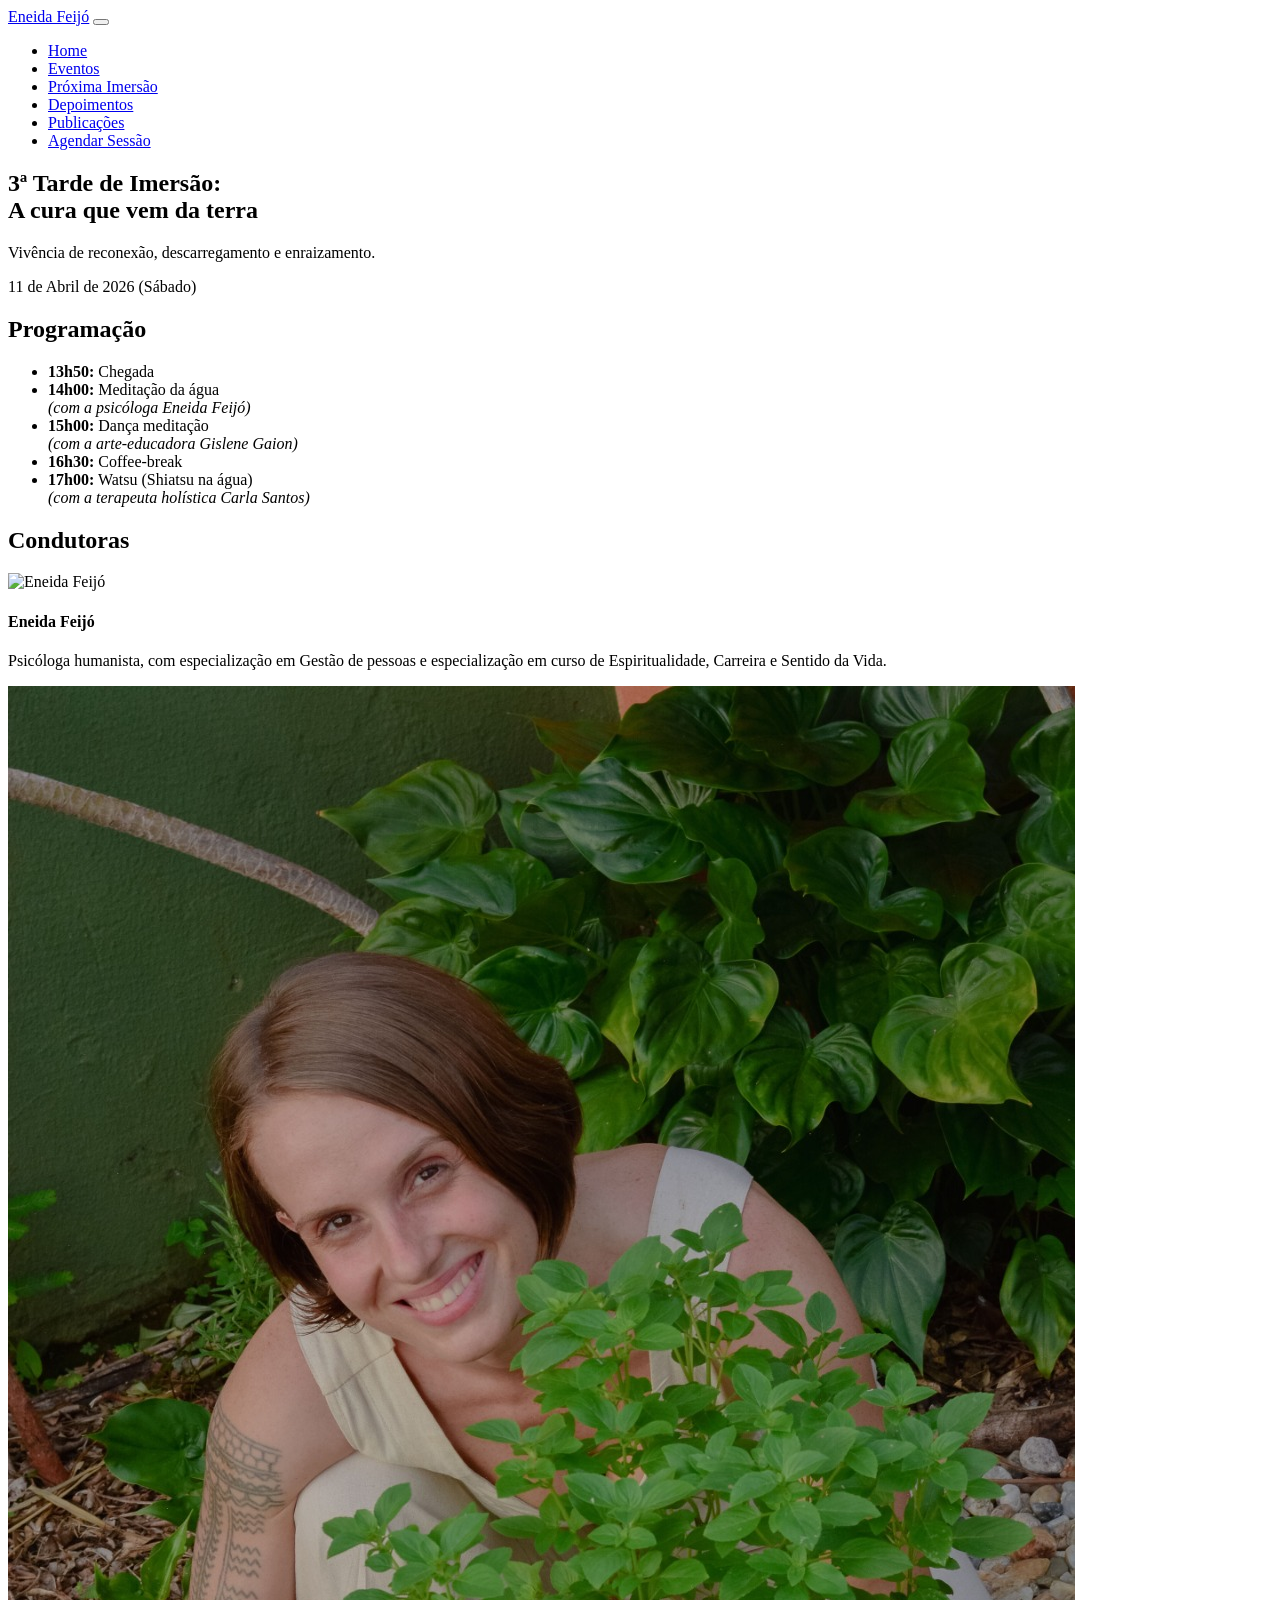
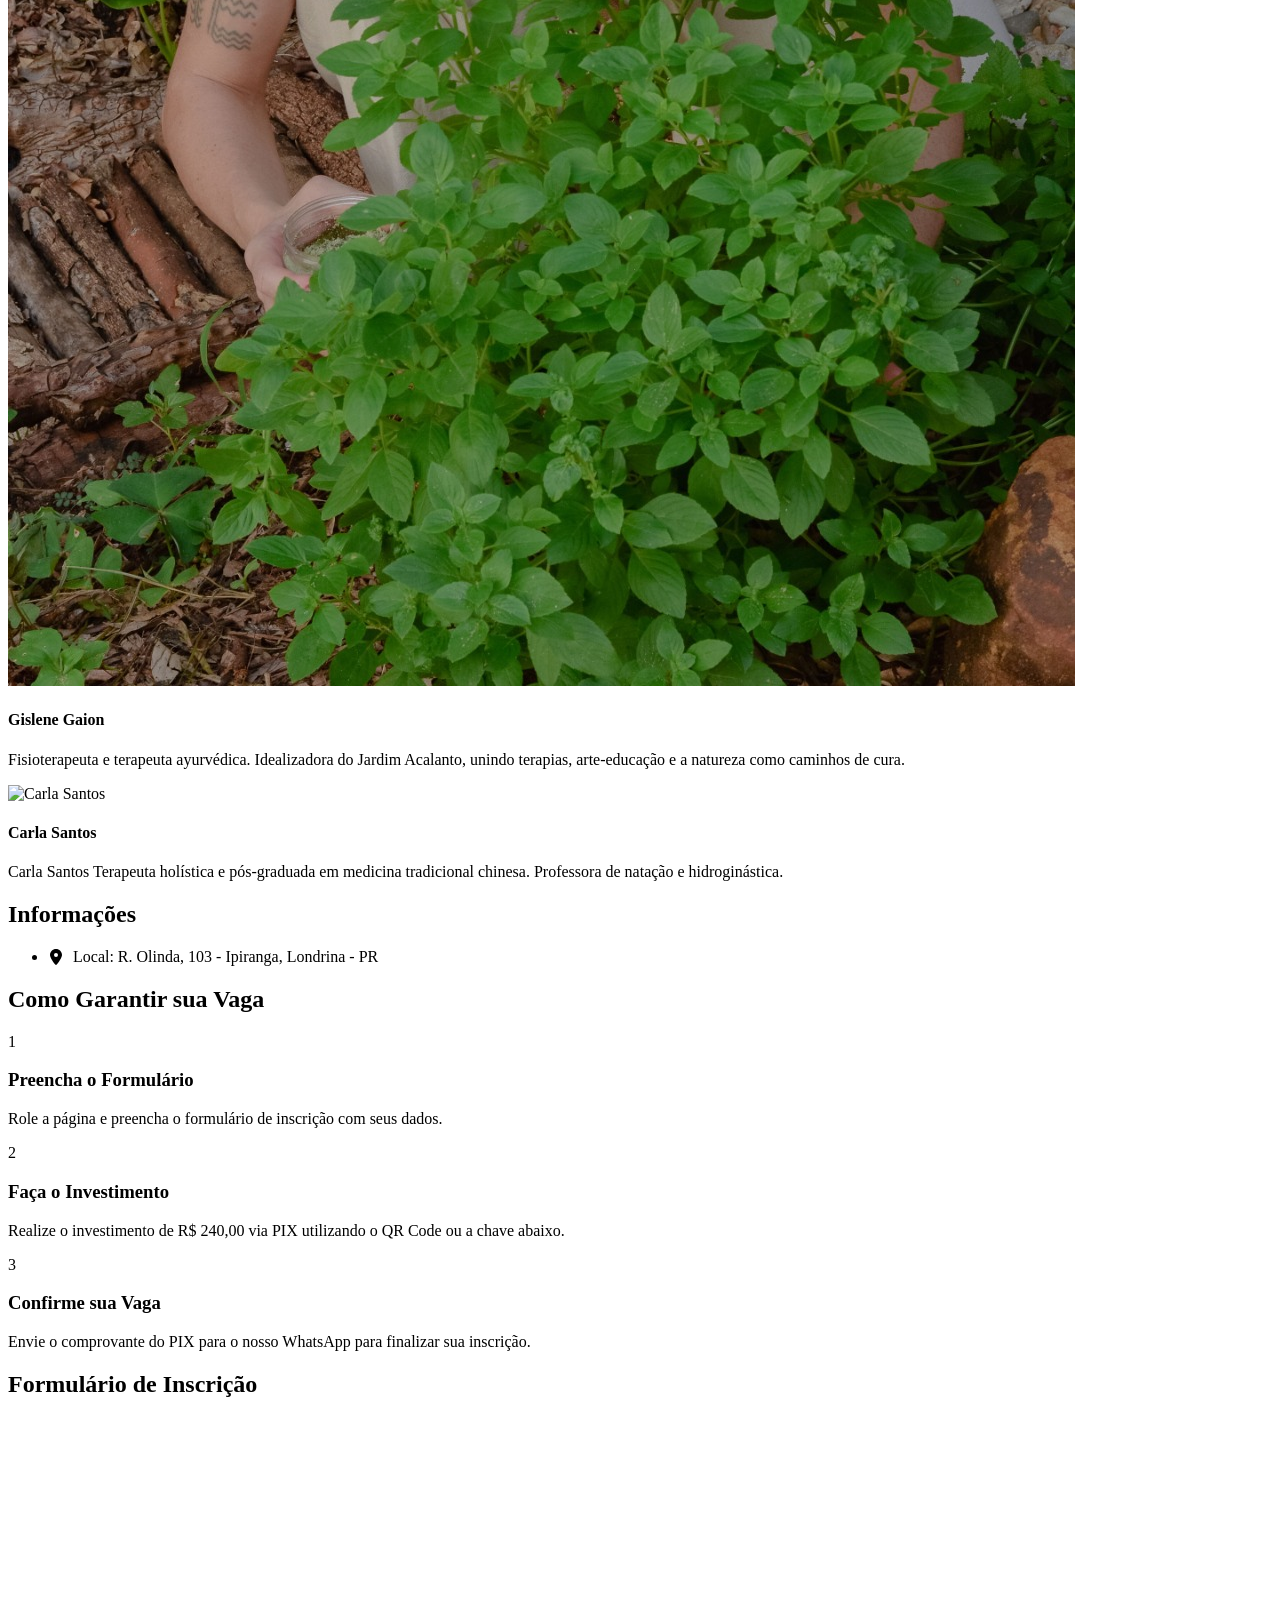
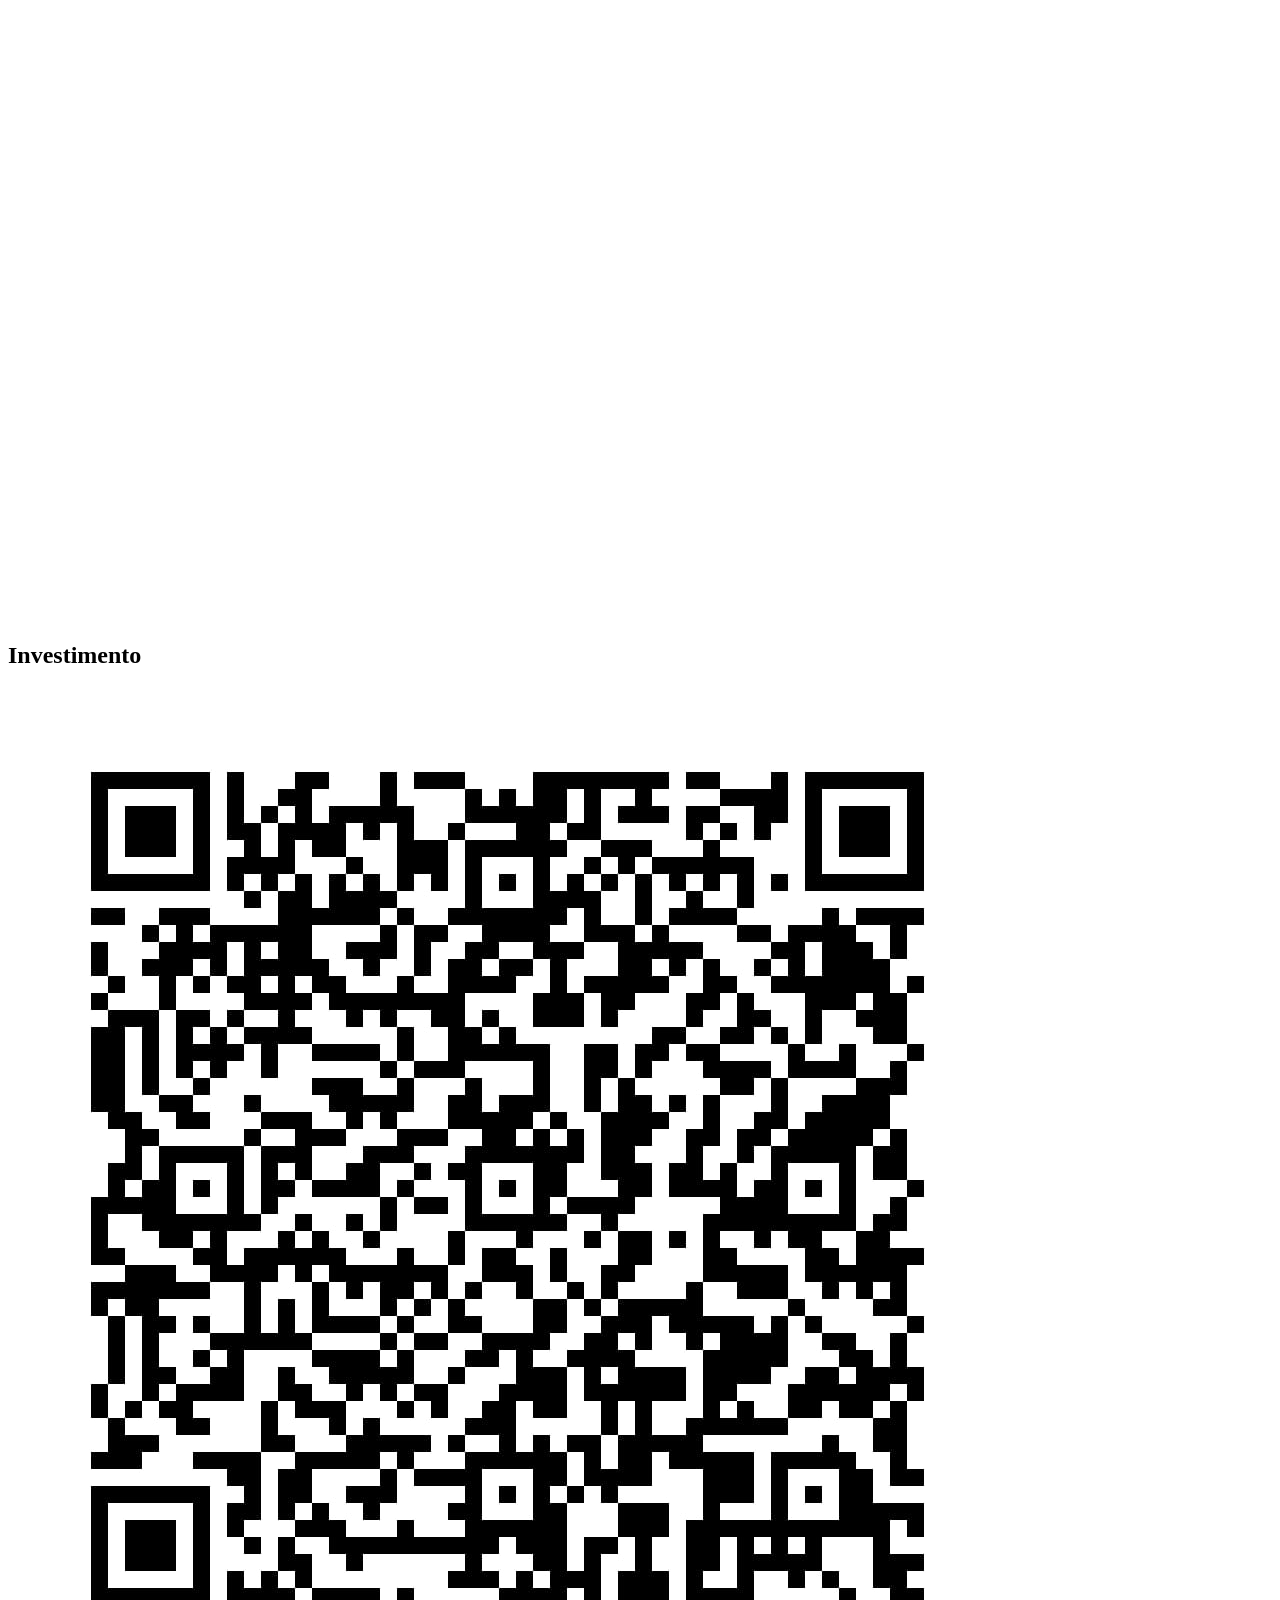
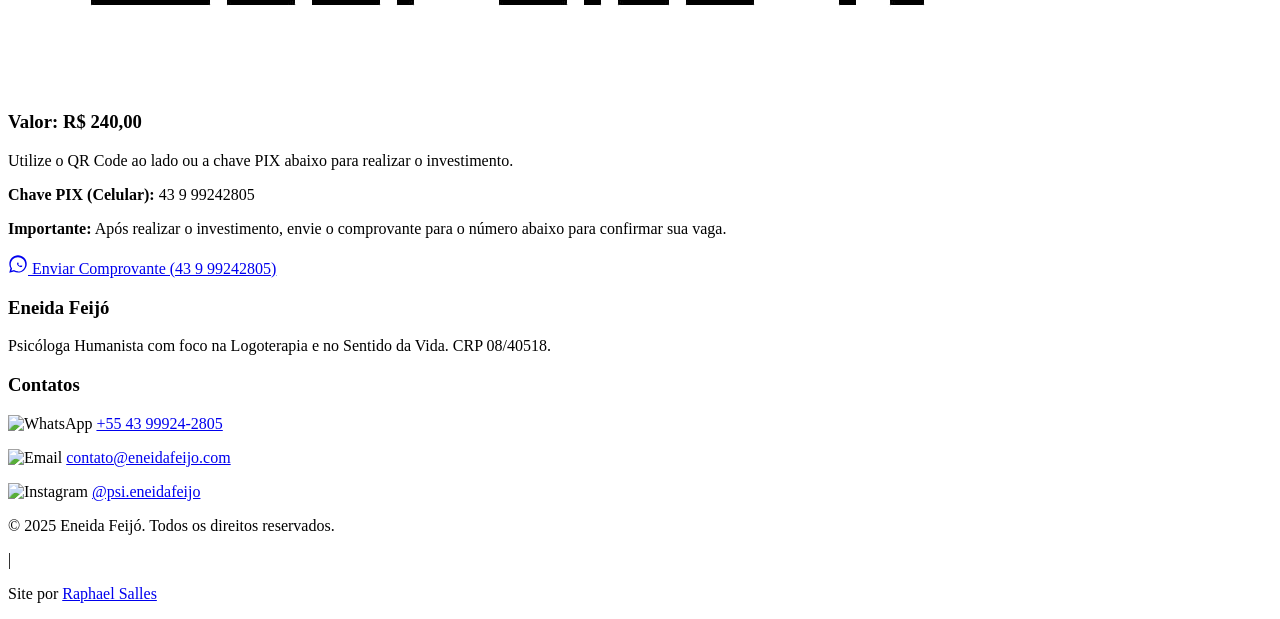
==== tardedeimersao3/index.html @ ab75a8f6 "Preparando terceira imersão: atualizei fotos, data, titulo e subtitulo, forms, banner e event-card" ====
<!DOCTYPE html>
<html lang="pt-br">

<head>
    <meta charset="UTF-8">
    <meta name="viewport" content="width=device-width, initial-scale=1.0">
    <title>2ª Tarde de Imersão: Somos Água - Eneida Feijó</title>
    <link rel="icon" type="image/png" href="../images/logo.png">
    <link rel="stylesheet" href="../style.css">
    <link rel="preconnect" href="https://fonts.googleapis.com">
    <link rel="preconnect" href="https://fonts.gstatic.com" crossorigin>
    <link
        href="https://fonts.googleapis.com/css2?family=Montserrat:wght@300;400;500;700&family=Playfair+Display:wght@400;600&display=swap"
        rel="stylesheet">
</head>

<body>

    <header class="main-header" id="main-header">
        <nav class="navbar">
            <a href="/index.html#home" class="nav-logo">Eneida Feijó</a>
            <button class="hamburger" id="hamburger" aria-label="Abrir menu">
                <span class="bar"></span>
                <span class="bar"></span>
                <span class="bar"></span>
            </button>
            <ul class="nav-menu" id="nav-menu">
                <li class="nav-item"><a href="../index.html#home" class="nav-link">Home</a></li>
                <li class="nav-item"><a href="../index.html#eventos-concluidos" class="nav-link">Eventos</a></li>
                <li class="nav-item"><a href="../index.html#proximos-eventos" class="nav-link">Próxima Imersão</a></li>
                <li class="nav-item"><a href="../index.html#depoimentos" class="nav-link">Depoimentos</a></li>
                <li class="nav-item"><a href="../index.html#publicacoes" class="nav-link">Publicações</a></li>
                <li class="nav-item"><a href="../index.html#contato" class="nav-link cta-button">Agendar Sessão</a></li>
            </ul>
        </nav>
    </header>

    <main>
        <section class="event-hero">
            <div class="container">
                <h1>3ª Tarde de Imersão:<br>A cura que vem da terra</h1>
                <p class="event-subtitle">Vivência de reconexão, descarregamento e enraizamento.</p>
                <p class="event-date">11 de Abril de 2026 (Sábado)</p>
            </div>
        </section>

        <section class="event-details-section">
            <div class="container">
                <div class="event-layout-grid">

                    <div class="event-cronograma">
                        <h2 class="section-title-alt">Programação</h2>
                        <ul>
                            <li><strong>13h50:</strong> Chegada</li>
                            <li><strong>14h00:</strong> Meditação da água<br><em>(com a psicóloga Eneida Feijó)</em>
                            </li>
                            <li><strong>15h00:</strong> Dança meditação<br><em>(com a arte-educadora Gislene Gaion)</em>
                            </li>
                            <li><strong>16h30:</strong> Coffee-break</li>
                            <li><strong>17h00:</strong> Watsu (Shiatsu na água)<br><em>(com a terapeuta holística Carla
                                    Santos)</em></li>
                        </ul>
                    </div>

                    <div class="event-profissionais">
                        <h2 class="section-title-alt">Condutoras</h2>

                        <div class="prof-card">
                            <div class="prof-img">
                                <img src="../images/condutora-eneida.jpg" alt="Eneida Feijó">
                            </div>
                            <div class="prof-details">
                                <h4>Eneida Feijó</h4>
                                <p>
                                    Psicóloga humanista, com especialização em Gestão de pessoas e especialização em
                                    curso de Espiritualidade, Carreira e Sentido da Vida.
                                </p>
                            </div>
                        </div>

                        <div class="prof-card">
                            <div class="prof-img">
                                <img src="../images/condutora-julia.jpg" alt="Gislene Gaion">
                            </div>
                            <div class="prof-details">
                                <h4>Gislene Gaion</h4>
                                <p>
                                    Fisioterapeuta e terapeuta ayurvédica. 
                                    Idealizadora do Jardim Acalanto, unindo terapias, 
                                    arte-educação e a natureza como caminhos de cura.
                                </p>
                            </div>
                        </div>

                        <div class="prof-card">
                            <div class="prof-img">
                                <img src="../images/condutora-carla.jpg" alt="Carla Santos">
                            </div>
                            <div class="prof-details">
                                <h4>Carla Santos</h4>
                                <p>Carla Santos
                                    Terapeuta holística e pós-graduada em medicina tradicional chinesa.
                                    Professora de natação e hidroginástica.
                                </p>
                            </div>
                        </div>

                    </div>

                    <div class="event-info">
                        <h2 class="section-title-alt">Informações</h2>
                        <ul>
                            <li class="destaque-endereco">
                                <svg xmlns="http://www.w3.org/2000/svg" viewBox="0 0 384 512" width="16" height="16"
                                    fill="currentColor" style="margin-right: 5px; vertical-align: text-bottom;">
                                    <path
                                        d="M215.7 499.2C267 435 384 279.4 384 192C384 86 298 0 192 0S0 86 0 192c0 87.4 117 243 168.3 307.2c12.3 15.3 35.1 15.3 47.4 0zM192 128a64 64 0 1 1 0 128 64 64 0 0 1 0-128z" />
                                </svg>
                                Local: R. Olinda, 103 - Ipiranga, Londrina - PR
                            </li>
                        </ul>
                    </div>
                </div>
            </div>
        </section>

        <section class="section-common section-bg-alt">
            <div class="container">
                <h2 class="section-title">Como Garantir sua Vaga</h2>
                <div class="passos-container">
                    <div class="passo">
                        <span>1</span>
                        <h3>Preencha o Formulário</h3>
                        <p>Role a página e preencha o formulário de inscrição com seus dados.</p>
                    </div>
                    <div class="passo">
                        <span>2</span>
                        <h3>Faça o Investimento</h3>
                        <p>Realize o investimento de R$ 240,00 via PIX utilizando o QR Code ou a chave abaixo.</p>
                    </div>
                    <div class="passo">
                        <span>3</span>
                        <h3>Confirme sua Vaga</h3>
                        <p>Envie o comprovante do PIX para o nosso WhatsApp para finalizar sua inscrição.</p>
                    </div>
                </div>
            </div>
        </section>

        <section class="section-common">
            <div class="container">
                <h2 class="section-title">Formulário de Inscrição</h2>
                <div class="form-container">
                    <iframe
                        src="https://docs.google.com/forms/d/e/1FAIpQLSfRZxXrnuH7gYoRVWu-JTnbd_2RVADon8A1Tytp6an5ZSfBJg/viewform?usp=header"
                        width="100%" height="800" frameborder="0" marginheight="0" marginwidth="0">
                        Carregando…
                    </iframe>
                </div>
            </div>
        </section>

        <section class="section-common section-bg-alt">
            <div class="container">
                <h2 class="section-title">Investimento</h2>
                <div class="pix-container">
                    <div class="pix-qr">
                        <img src="../images/QR_code_pix.jpg" alt="QR Code para pagamento PIX">
                    </div>
                    <div class="pix-info">
                        <h3>Valor: R$ 240,00</h3>
                        <p>Utilize o QR Code ao lado ou a chave PIX abaixo para realizar o investimento.</p>
                        <div class="chave-pix">
                            <strong>Chave PIX (Celular):</strong>
                            <span>43 9 99242805</span>
                        </div>
                        <p class="aviso">
                            <strong>Importante:</strong> Após realizar o investimento, envie o comprovante para o número
                            abaixo para confirmar sua vaga.
                        </p>
                        <a href="https://api.whatsapp.com/send?phone=5543999242805&text=Ol%C3%A1%21%20Estou%20enviando%20o%20comprovante%20de%20investimento%20para%20a%202%C2%AA%20Tarde%20de%20Imers%C3%A3o%20(Somos%20%C3%81gua)."
                            class="btn-primary btn-whatsapp-event" target="_blank">
                            <svg xmlns="http://www.w3.org/2000/svg" viewBox="0 0 448 512" width="20" height="20">
                                <path fill="currentColor"
                                    d="M380.9 97.1C339 55.1 283.2 32 223.9 32c-122.4 0-222 99.6-222 222 0 39.1 10.2 77.3 29.6 111L0 480l117.7-30.9c32.4 17.7 68.9 27 106.1 27h.1c122.3 0 224.1-99.6 224.1-222 0-59.3-25.2-115-67.1-157zM223.9 439.6c-33.8 0-66.2-9.2-93.5-25.7l-6.7-4-69.8 18.3L72 372.2l-4.5-7c-18.9-29.6-29.9-63.5-29.9-98.8 0-101.7 82.8-184.5 184.6-184.5 49.3 0 95.6 19.2 130.4 54.1 34.8 34.9 56.2 81.2 56.1 130.5 0 101.8-84.9 184.6-186.6 184.6zM319.2 301.1c-3.1-1.6-18.6-9.2-21.4-10.2-2.9-1-5-1.6-7.1 1.6-2.1 3.2-8.1 10.2-9.9 12.3-1.8 2.1-3.6 2.3-6.6 .8-3.1-1.6-13-4.8-24.8-15.3-9.2-8.1-15.3-18.1-17.1-21.2-1.8-3.2-.2-4.9 1.4-6.4 1.4-1.4 3.1-3.6 4.7-5.4 1.6-1.8 2.1-3.2 3.2-5.4 1-2.1.5-3.9-.2-5.4-1-1.6-7.1-17.1-9.7-23.4-2.6-6.4-5.2-5.5-7.1-5.6-1.8-.1-3.9-.1-6-.1-2.1 0-5.5.8-8.4 4.1-2.9 3.2-11.1 10.8-11.1 26.4 0 15.6 11.4 30.6 13 32.7 1.6 2.1 22 33.7 53.4 47.1 7.5 3.2 13.5 5.1 18.1 6.6 8.5 2.8 16.2 2.3 22.3 1.4 6.9-1 21.2-8.7 24.2-17.1 3-8.4 3-15.6 2.1-17.1-1-1.6-3.1-2.3-6.1-4z" />
                            </svg>
                            Enviar Comprovante (43 9 99242805)
                        </a>
                    </div>
                </div>
            </div>
        </section>
    </main>

    <footer id="contato" class="main-footer">
        <div class="container">
            <div class="footer-grid">
                <div class="footer-about">
                    <h3>Eneida Feijó</h3>
                    <p>Psicóloga Humanista com foco na Logoterapia e no Sentido da Vida. CRP 08/40518.</p>
                </div>
                <div class="footer-contact">
                    <h3>Contatos</h3>
                    <p>
                        <img src="../images/whatsapp-gold.png" alt="WhatsApp" class="icon-footer">
                        <a href="https://wa.me/5543999242805?text=Ol%C3%A1%2C%20gostaria%20de%20tirar%20d%C3%BAvidas%20ou%20saber%20mais%20sobre%20o%20atendimento%20psicol%C3%B3gico."
                            target="_blank">+55 43 99924-2805</a>
                    </p>
                    <p>
                        <img src="../images/email-gold.png" alt="Email" class="icon-footer">
                        <a href="mailto:contato@eneidafeijo.com">contato@eneidafeijo.com</a>
                    </p>
                    <p>
                        <img src="../images/instagram-gold.png" alt="Instagram" class="icon-footer">
                        <a href="https://www.instagram.com/psi.eneidafeijo/" target="_blank">@psi.eneidafeijo</a>
                    </p>
                </div>

            </div>
        </div>

        <div class="footer-copyright">
            <div class="copyright-content">
                <p>&copy; 2025 Eneida Feijó. Todos os direitos reservados.</p>
                <span class="divider">|</span>
                <p class="dev-credit">
                    Site por <a href="https://linktr.ee/raphaelfeijosalles" target="_blank"
                        title="Orçamento para Criação de Sites">Raphael Salles</a>
                </p>
            </div>
        </div>
    </footer>
    <script src="../script.js"></script>
</body>

</html>
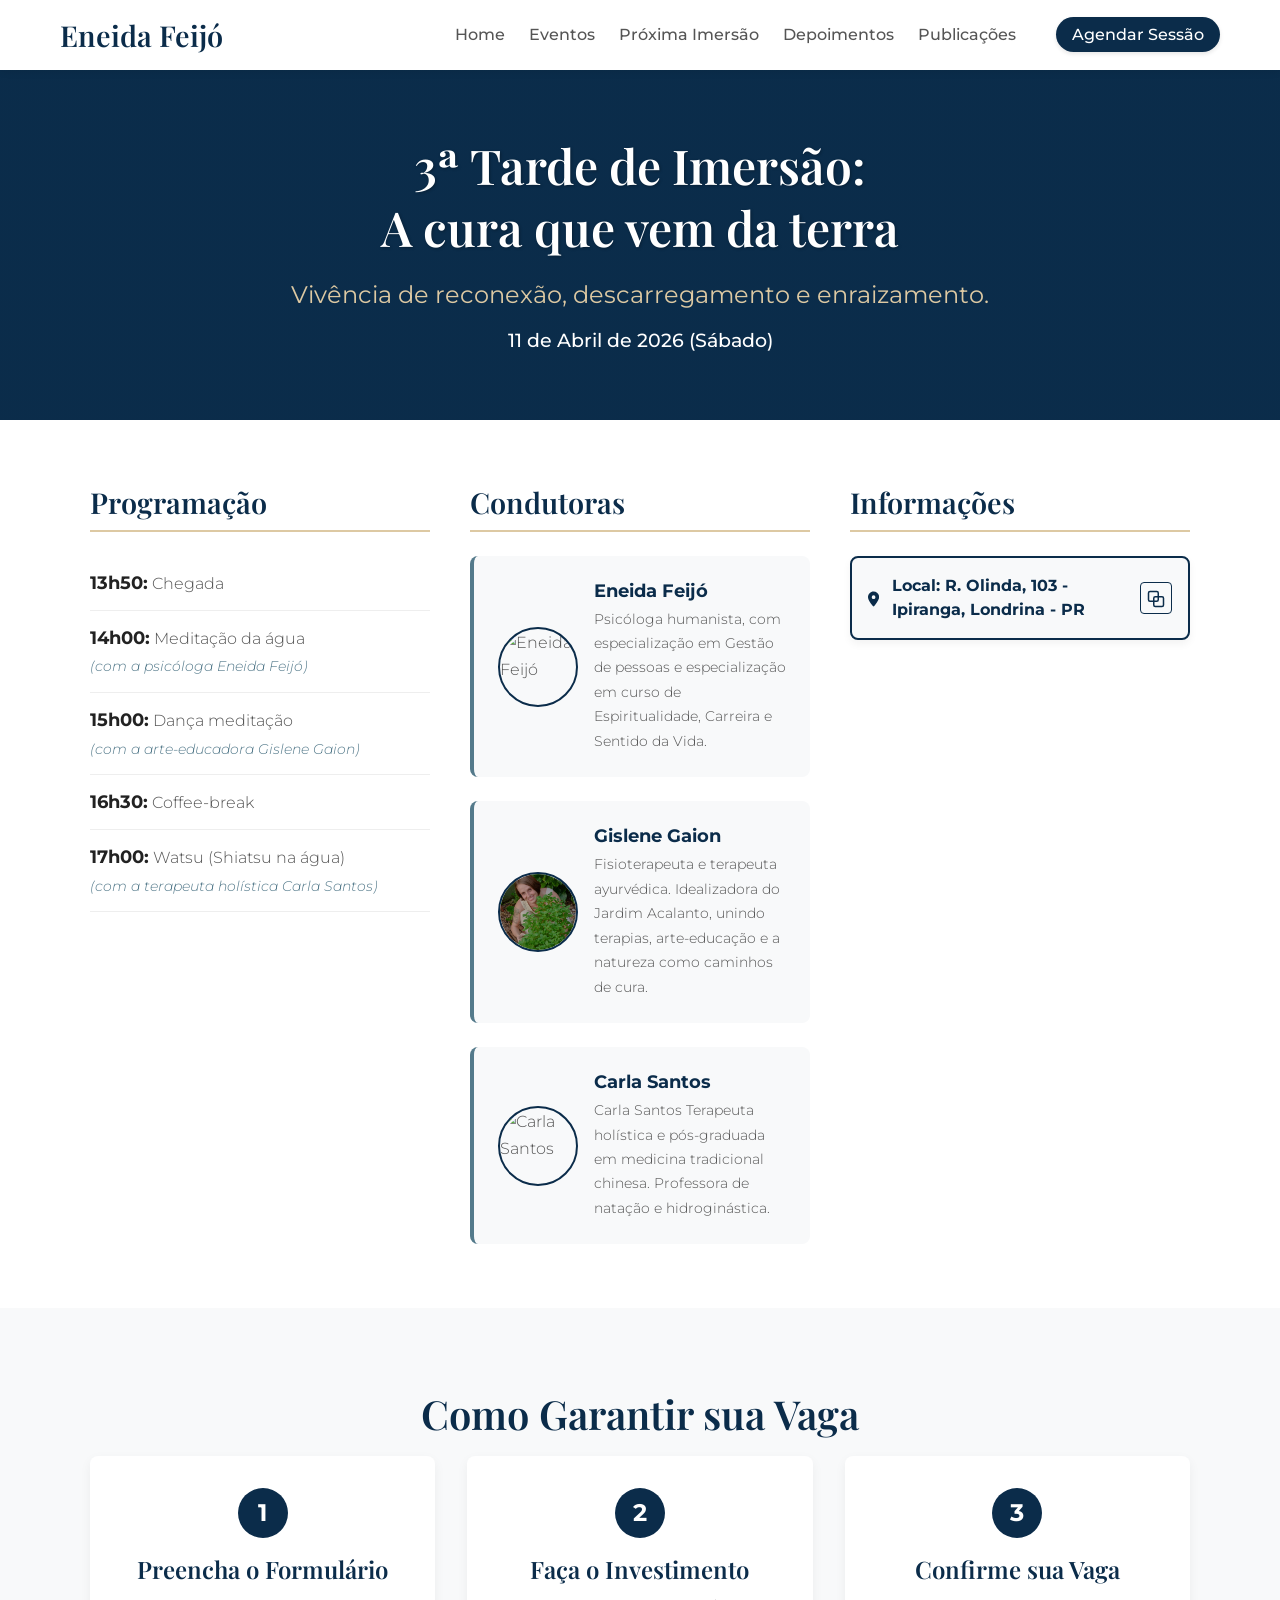
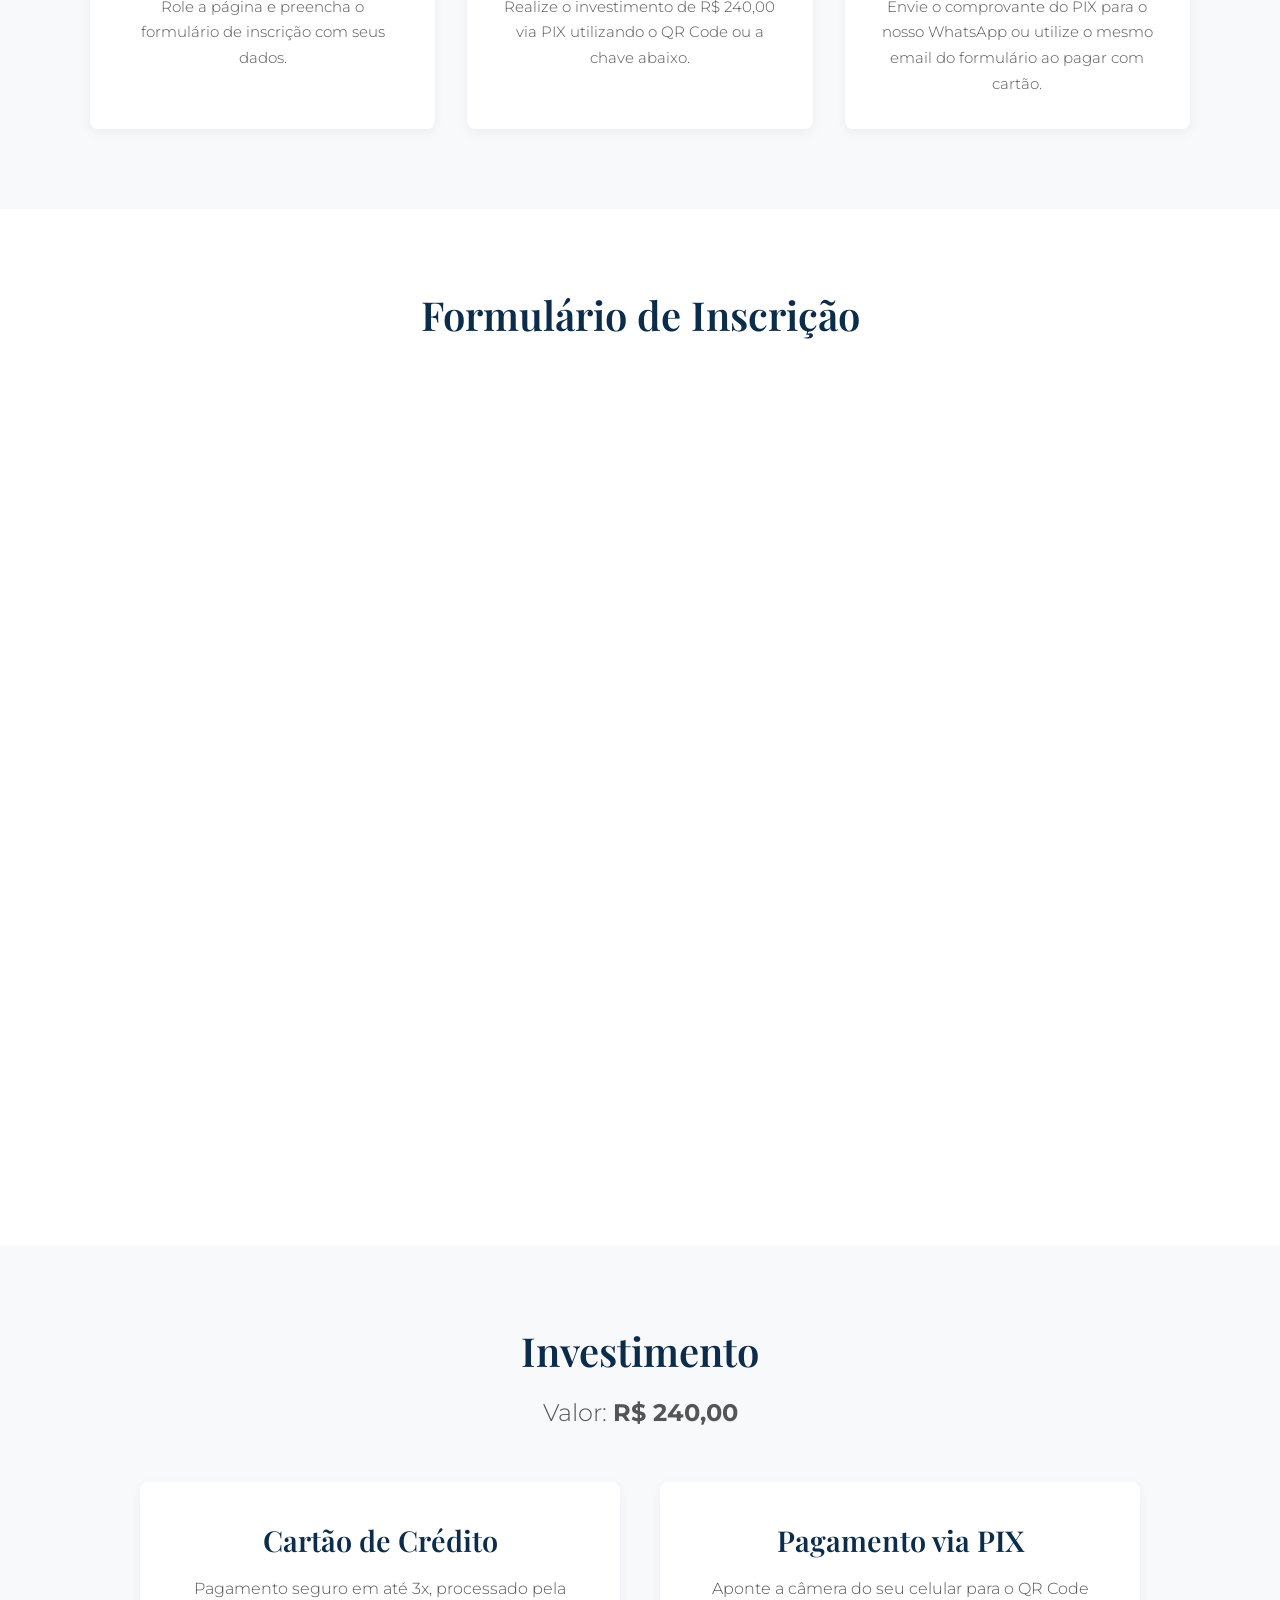
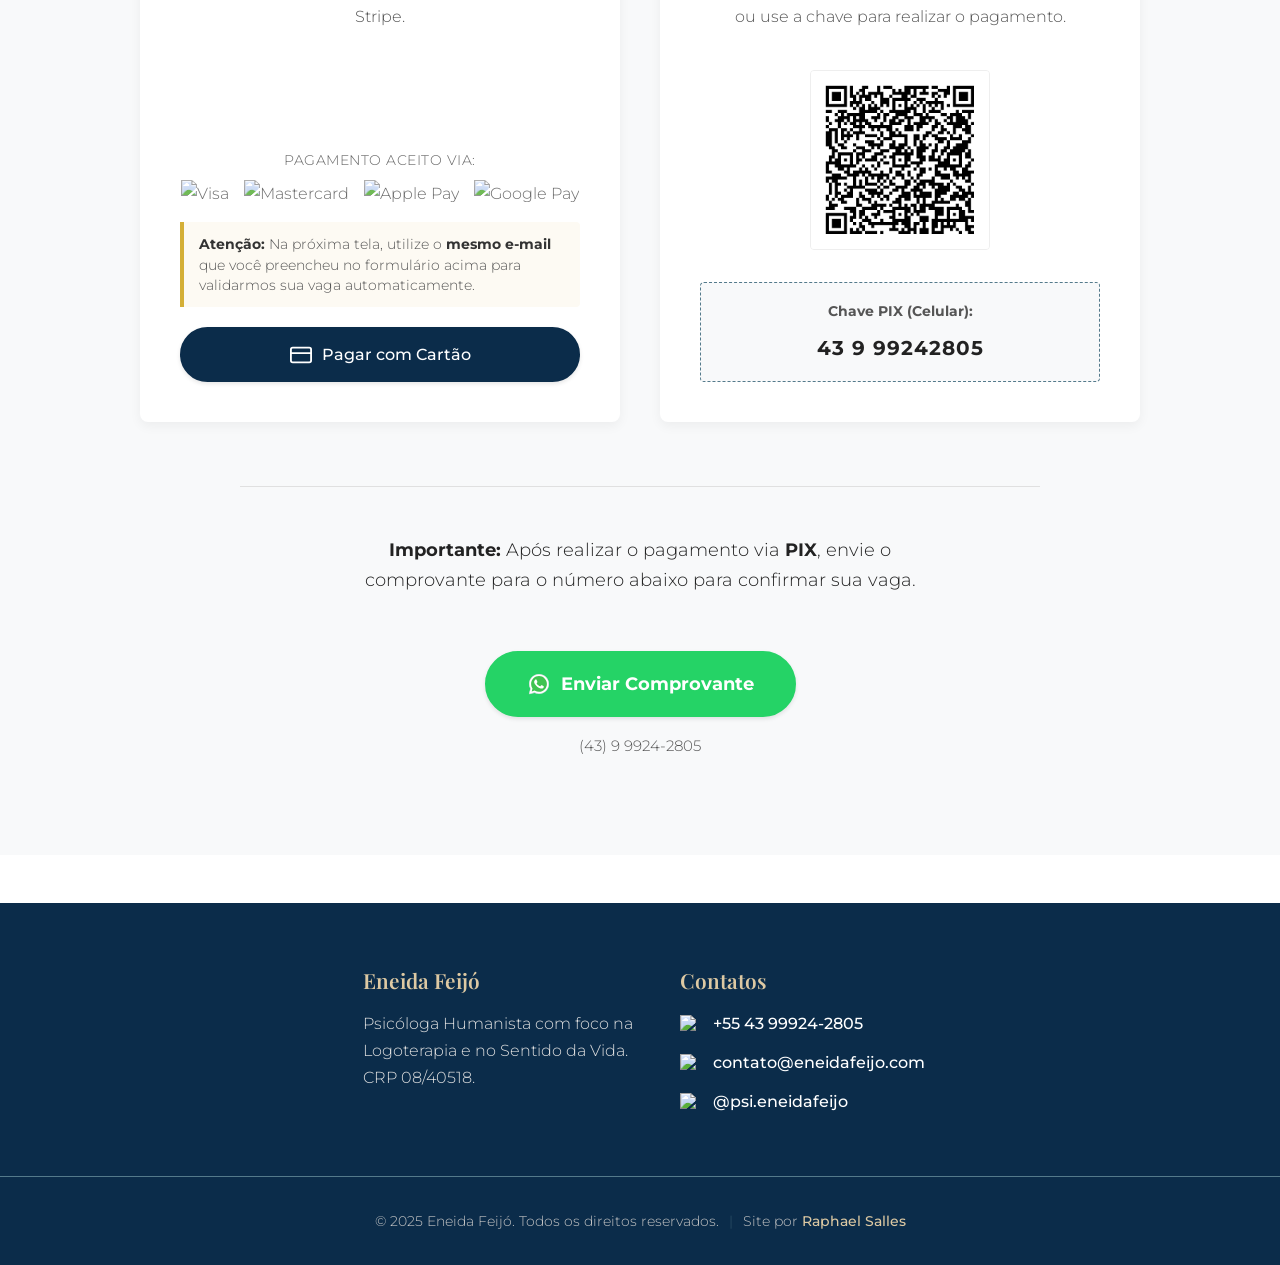
==== commit 2923a937: "feat: refatoração da seção de pagamento, feedback de formulário e botão de copiar - script.js: Imple" ====
--- a/tardedeimersao3/index.html
+++ b/tardedeimersao3/index.html
@@ -85,8 +85,8 @@
                             <div class="prof-details">
                                 <h4>Gislene Gaion</h4>
                                 <p>
-                                    Fisioterapeuta e terapeuta ayurvédica. 
-                                    Idealizadora do Jardim Acalanto, unindo terapias, 
+                                    Fisioterapeuta e terapeuta ayurvédica.
+                                    Idealizadora do Jardim Acalanto, unindo terapias,
                                     arte-educação e a natureza como caminhos de cura.
                                 </p>
                             </div>
@@ -111,12 +111,25 @@
                         <h2 class="section-title-alt">Informações</h2>
                         <ul>
                             <li class="destaque-endereco">
-                                <svg xmlns="http://www.w3.org/2000/svg" viewBox="0 0 384 512" width="16" height="16"
-                                    fill="currentColor" style="margin-right: 5px; vertical-align: text-bottom;">
-                                    <path
-                                        d="M215.7 499.2C267 435 384 279.4 384 192C384 86 298 0 192 0S0 86 0 192c0 87.4 117 243 168.3 307.2c12.3 15.3 35.1 15.3 47.4 0zM192 128a64 64 0 1 1 0 128 64 64 0 0 1 0-128z" />
-                                </svg>
-                                Local: R. Olinda, 103 - Ipiranga, Londrina - PR
+                                <div class="destaque-endereco-texto">
+                                    <svg xmlns="http://www.w3.org/2000/svg" viewBox="0 0 384 512" width="16" height="16"
+                                        fill="currentColor" style="margin-right: 5px; vertical-align: text-bottom;">
+                                        <path
+                                            d="M215.7 499.2C267 435 384 279.4 384 192C384 86 298 0 192 0S0 86 0 192c0 87.4 117 243 168.3 307.2c12.3 15.3 35.1 15.3 47.4 0zM192 128a64 64 0 1 1 0 128 64 64 0 0 1 0-128z" />
+                                    </svg>
+                                    <span id="endereco-texto">Local: R. Olinda, 103 - Ipiranga, Londrina - PR</span>
+                                </div>
+
+                                <button onclick="copiarEndereco()" class="btn-copy-icon-only" id="btn-copy-endereco"
+                                    aria-label="Copiar endereço" title="Copiar endereço">
+                                    <svg xmlns="http://www.w3.org/2000/svg" width="18" height="18" viewBox="0 0 24 24"
+                                        fill="none" stroke="currentColor" stroke-width="2" stroke-linecap="round"
+                                        stroke-linejoin="round">
+                                        <rect x="9" y="9" width="13" height="13" rx="2"></rect>
+                                        <rect x="2" y="2" width="13" height="13" rx="2"></rect>
+                                    </svg>
+                                </button>
+
                             </li>
                         </ul>
                     </div>
@@ -141,7 +154,8 @@
                     <div class="passo">
                         <span>3</span>
                         <h3>Confirme sua Vaga</h3>
-                        <p>Envie o comprovante do PIX para o nosso WhatsApp para finalizar sua inscrição.</p>
+                        <p>Envie o comprovante do PIX para o nosso WhatsApp ou utilize o mesmo email do formulário ao
+                            pagar com cartão.</p>
                     </div>
                 </div>
             </div>
@@ -150,43 +164,121 @@
         <section class="section-common">
             <div class="container">
                 <h2 class="section-title">Formulário de Inscrição</h2>
-                <div class="form-container">
-                    <iframe
+
+                <div class="form-wrapper" id="form-wrapper">
+
+                    <iframe id="google-form-iframe"
                         src="https://docs.google.com/forms/d/e/1FAIpQLSfRZxXrnuH7gYoRVWu-JTnbd_2RVADon8A1Tytp6an5ZSfBJg/viewform?usp=header"
-                        width="100%" height="800" frameborder="0" marginheight="0" marginwidth="0">
+                        width="100%" height="800" frameborder="0" marginheight="0" marginwidth="0"
+                        onload="handleFormLoad()">
                         Carregando…
                     </iframe>
-                </div>
-            </div>
-        </section>
+
+                    <div class="success-feedback" id="success-feedback">
+                        <div class="success-icon">
+                            <svg xmlns="http://www.w3.org/2000/svg" width="24" height="24" viewBox="0 0 24 24"
+                                fill="none" stroke="currentColor" stroke-width="3" stroke-linecap="round"
+                                stroke-linejoin="round">
+                                <polyline points="20 6 9 17 4 12"></polyline>
+                            </svg>
+                        </div>
+                        <h3>Inscrição quase concluída!</h3>
+                        <p>Recebemos seus dados. Para confirmar e garantir a sua vaga na Imersão, escolha sua forma de
+                            investimento na seção abaixo.</p>
+
+                        <button onclick="scrollToPayment()" class="btn-primary" style="margin-top: 15px;">Ir para
+                            Pagamento</button>
+                    </div>
+
+                </div>
+            </div>
+        </section>
+
 
         <section class="section-common section-bg-alt">
             <div class="container">
                 <h2 class="section-title">Investimento</h2>
-                <div class="pix-container">
-                    <div class="pix-qr">
-                        <img src="../images/QR_code_pix.jpg" alt="QR Code para pagamento PIX">
-                    </div>
-                    <div class="pix-info">
-                        <h3>Valor: R$ 240,00</h3>
-                        <p>Utilize o QR Code ao lado ou a chave PIX abaixo para realizar o investimento.</p>
-                        <div class="chave-pix">
-                            <strong>Chave PIX (Celular):</strong>
-                            <span>43 9 99242805</span>
-                        </div>
-                        <p class="aviso">
-                            <strong>Importante:</strong> Após realizar o investimento, envie o comprovante para o número
-                            abaixo para confirmar sua vaga.
-                        </p>
-                        <a href="https://api.whatsapp.com/send?phone=5543999242805&text=Ol%C3%A1%21%20Estou%20enviando%20o%20comprovante%20de%20investimento%20para%20a%202%C2%AA%20Tarde%20de%20Imers%C3%A3o%20(Somos%20%C3%81gua)."
-                            class="btn-primary btn-whatsapp-event" target="_blank">
-                            <svg xmlns="http://www.w3.org/2000/svg" viewBox="0 0 448 512" width="20" height="20">
-                                <path fill="currentColor"
-                                    d="M380.9 97.1C339 55.1 283.2 32 223.9 32c-122.4 0-222 99.6-222 222 0 39.1 10.2 77.3 29.6 111L0 480l117.7-30.9c32.4 17.7 68.9 27 106.1 27h.1c122.3 0 224.1-99.6 224.1-222 0-59.3-25.2-115-67.1-157zM223.9 439.6c-33.8 0-66.2-9.2-93.5-25.7l-6.7-4-69.8 18.3L72 372.2l-4.5-7c-18.9-29.6-29.9-63.5-29.9-98.8 0-101.7 82.8-184.5 184.6-184.5 49.3 0 95.6 19.2 130.4 54.1 34.8 34.9 56.2 81.2 56.1 130.5 0 101.8-84.9 184.6-186.6 184.6zM319.2 301.1c-3.1-1.6-18.6-9.2-21.4-10.2-2.9-1-5-1.6-7.1 1.6-2.1 3.2-8.1 10.2-9.9 12.3-1.8 2.1-3.6 2.3-6.6 .8-3.1-1.6-13-4.8-24.8-15.3-9.2-8.1-15.3-18.1-17.1-21.2-1.8-3.2-.2-4.9 1.4-6.4 1.4-1.4 3.1-3.6 4.7-5.4 1.6-1.8 2.1-3.2 3.2-5.4 1-2.1.5-3.9-.2-5.4-1-1.6-7.1-17.1-9.7-23.4-2.6-6.4-5.2-5.5-7.1-5.6-1.8-.1-3.9-.1-6-.1-2.1 0-5.5.8-8.4 4.1-2.9 3.2-11.1 10.8-11.1 26.4 0 15.6 11.4 30.6 13 32.7 1.6 2.1 22 33.7 53.4 47.1 7.5 3.2 13.5 5.1 18.1 6.6 8.5 2.8 16.2 2.3 22.3 1.4 6.9-1 21.2-8.7 24.2-17.1 3-8.4 3-15.6 2.1-17.1-1-1.6-3.1-2.3-6.1-4z" />
+                <p class="section-subtitle" style="margin-bottom: 2rem; font-size: 1.5rem;">Valor: <strong>R$
+                        240,00</strong></p>
+
+                <div class="investment-options">
+                    <!-- Coluna Cartão -->
+                    <div class="investment-card">
+                        <h3>Cartão de Crédito</h3>
+                        <p>Pagamento seguro em até 3x, processado pela Stripe.</p>
+
+                        <div class="stripe-accepted-brands">
+                            <span class="brands-label">Pagamento aceito via:</span>
+                            <div class="brands-logos">
+                                <img src="https://upload.wikimedia.org/wikipedia/commons/5/5e/Visa_Inc._logo.svg"
+                                    alt="Visa" title="Visa">
+                                <img src="https://upload.wikimedia.org/wikipedia/commons/2/2a/Mastercard-logo.svg"
+                                    alt="Mastercard" title="Mastercard">
+                                <img src="https://upload.wikimedia.org/wikipedia/commons/b/b0/Apple_Pay_logo.svg"
+                                    alt="Apple Pay" title="Apple Pay">
+                                <img src="https://upload.wikimedia.org/wikipedia/commons/f/f2/Google_Pay_Logo.svg"
+                                    alt="Google Pay" title="Google Pay">
+                            </div>
+                        </div>
+
+                        <div class="payment-email-warning">
+                            <strong>Atenção:</strong> Na próxima tela, utilize o <strong>mesmo e-mail</strong> que você
+                            preencheu no formulário acima para validarmos sua vaga automaticamente.
+                        </div>
+
+                        <a href="https://buy.stripe.com/test_fZu00ih0nfpZ1V36LEdIA00" class="btn-primary btn-stripe"
+                            style="display: inline-flex; align-items: center; justify-content: center; gap: 10px;">
+                            <svg xmlns="http://www.w3.org/2000/svg" width="22" height="22" viewBox="0 0 24 24"
+                                fill="none" stroke="currentColor" stroke-width="2" stroke-linecap="round"
+                                stroke-linejoin="round">
+                                <rect x="1" y="4" width="22" height="16" rx="2" ry="2"></rect>
+                                <line x1="1" y1="10" x2="23" y2="10"></line>
                             </svg>
-                            Enviar Comprovante (43 9 99242805)
+                            Pagar com Cartão
                         </a>
                     </div>
+
+                    <!-- Coluna PIX -->
+                    <div class="investment-card">
+                        <h3>Pagamento via PIX</h3>
+                        <p>Aponte a câmera do seu celular para o QR Code ou use a chave para realizar o pagamento.</p>
+                        <div class="pix-details">
+                            <div class="pix-qr-small">
+                                <img src="../images/QR_code_pix.jpg" alt="QR Code para pagamento PIX">
+                            </div>
+                            <div class="pix-key">
+                                <strong>Chave PIX (Celular):</strong>
+                                <span>43 9 99242805</span>
+                            </div>
+                        </div>
+                    </div>
+                </div>
+
+                <div class="investment-proof">
+                    <p class="aviso"><strong>Importante:</strong> Após realizar o pagamento via <strong>PIX</strong>,
+                        envie o comprovante para o número abaixo para confirmar sua vaga.</p>
+                    <a href="https://api.whatsapp.com/send?phone=5543999242805&text=Ol%C3%A1%21%20Estou%20enviando%20o%20comprovante%20de%20investimento%20para%20a%203%C2%AA%20Tarde%20de%20Imers%C3%A3o."
+                        class="btn-primary btn-whatsapp-event" target="_blank">
+                        <svg xmlns="http://www.w3.org/2000/svg" x="0px" y="0px" width="24" height="24"
+                            viewBox="0 0 48 48">
+                            <path fill="#fff"
+                                d="M4.9,43.3l2.7-9.8C5.9,30.6,5,27.3,5,24C5,13.5,13.5,5,24,5c5.1,0,9.8,2,13.4,5.6	C41,14.2,43,18.9,43,24c0,10.5-8.5,19-19,19c0,0,0,0,0,0h0c-3.2,0-6.3-0.8-9.1-2.3L4.9,43.3z">
+                            </path>
+                            <path fill="#fff"
+                                d="M4.9,43.8c-0.1,0-0.3-0.1-0.4-0.1c-0.1-0.1-0.2-0.3-0.1-0.5L7,33.5c-1.6-2.9-2.5-6.2-2.5-9.6	C4.5,13.2,13.3,4.5,24,4.5c5.2,0,10.1,2,13.8,5.7c3.7,3.7,5.7,8.6,5.7,13.8c0,10.7-8.7,19.5-19.5,19.5c-3.2,0-6.3-0.8-9.1-2.3	L5,43.8C5,43.8,4.9,43.8,4.9,43.8z">
+                            </path>
+                            <path fill="#cfd8dc"
+                                d="M24,5c5.1,0,9.8,2,13.4,5.6C41,14.2,43,18.9,43,24c0,10.5-8.5,19-19,19h0c-3.2,0-6.3-0.8-9.1-2.3	L4.9,43.3l2.7-9.8C5.9,30.6,5,27.3,5,24C5,13.5,13.5,5,24,5 M24,43L24,43L24,43 M24,43L24,43L24,43 M24,4L24,4C13,4,4,13,4,24	c0,3.4,0.8,6.7,2.5,9.6L3.9,43c-0.1,0.3,0,0.7,0.3,1c0.2,0.2,0.4,0.3,0.7,0.3c0.1,0,0.2,0,0.3,0l9.7-2.5c2.8,1.5,6,2.2,9.2,2.2	c11,0,20-9,20-20c0-5.3-2.1-10.4-5.8-14.1C34.4,6.1,29.4,4,24,4L24,4z">
+                            </path>
+                            <path fill="#40c351"
+                                d="M35.2,12.8c-3-3-6.9-4.6-11.2-4.6C15.3,8.2,8.2,15.3,8.2,24c0,3,0.8,5.9,2.4,8.4L11,33l-1.6,5.8	l6-1.6l0.6,0.3c2.4,1.4,5.2,2.2,8,2.2h0c8.7,0,15.8-7.1,15.8-15.8C39.8,19.8,38.2,15.8,35.2,12.8z">
+                            </path>
+                            <path fill="#fff" fill-rule="evenodd"
+                                d="M19.3,16c-0.4-0.8-0.7-0.8-1.1-0.8c-0.3,0-0.6,0-0.9,0	s-0.8,0.1-1.3,0.6c-0.4,0.5-1.7,1.6-1.7,4s1.7,4.6,1.9,4.9s3.3,5.3,8.1,7.2c4,1.6,4.8,1.3,5.7,1.2c0.9-0.1,2.8-1.1,3.2-2.3	c0.4-1.1,0.4-2.1,0.3-2.3c-0.1-0.2-0.4-0.3-0.9-0.6s-2.8-1.4-3.2-1.5c-0.4-0.2-0.8-0.2-1.1,0.2c-0.3,0.5-1.2,1.5-1.5,1.9	c-0.3,0.3-0.6,0.4-1,0.1c-0.5-0.2-2-0.7-3.8-2.4c-1.4-1.3-2.4-2.8-2.6-3.3c-0.3-0.5,0-0.7,0.2-1c0.2-0.2,0.5-0.6,0.7-0.8	c0.2-0.3,0.3-0.5,0.5-0.8c0.2-0.3,0.1-0.6,0-0.8C20.6,19.3,19.7,17,19.3,16z"
+                                clip-rule="evenodd"></path>
+                        </svg> Enviar Comprovante
+                    </a>
+                    <p class="whatsapp-number-caption">(43) 9 9924-2805</p>
                 </div>
             </div>
         </section>
--- a/style.css
+++ b/style.css
@@ -0,0 +1,1186 @@
+/* ======== CONFIGURAÇÕES GLOBAIS E VARIÁVEIS ======== */
+:root {
+    /* Paleta Safira Clássico */
+    --color-primary: #0B2C4A;     /* Azul Profundo */
+    --color-secondary: #547A8B;   /* Azul Acinzentado */
+    --color-accent: #DDC9A3;      /* Areia */
+    --color-base: #FFFFFF;        /* Branco */
+    --color-text-dark: #222222;
+    --color-text-light: #555555;
+    --color-background-alt: #f8f9fa;
+
+    /* Cores de texto do Footer */
+    --color-footer-text: #E0E0E0;   
+    --color-footer-link: #FFFFFF;   
+    --color-footer-subtle: #C5C5C5; 
+
+    /* Tipografia */
+    --font-heading: 'Playfair Display', serif;
+    --font-body: 'Montserrat', sans-serif;
+
+    /* Layout */
+    --header-height: 70px;
+    --border-radius: 8px;
+    --box-shadow: 0 4px 12px rgba(0, 0, 0, 0.05);
+}
+
+* {
+    box-sizing: border-box;
+    margin: 0;
+    padding: 0;
+}
+
+html {
+    scroll-behavior: smooth;
+    font-size: 16px;
+}
+
+body {
+    font-family: var(--font-body);
+    font-weight: 300;
+    line-height: 1.7;
+    color: var(--color-text-light);
+    background-color: var(--color-base);
+    padding-top: var(--header-height);
+}
+
+.container {
+    width: 100%;
+    max-width: 1140px;
+    margin: 0 auto;
+    padding: 0 20px;
+}
+
+h1, h2, h3, h4 {
+    font-family: var(--font-heading);
+    color: var(--color-primary);
+    font-weight: 600;
+    line-height: 1.3;
+}
+
+h1 { font-size: 3rem; margin-bottom: 1rem; }
+h2 { font-size: 2.5rem; margin-bottom: 0.5rem; }
+h3 { font-size: 1.5rem; margin-bottom: 0.75rem; color: var(--color-secondary); }
+p { margin-bottom: 1rem; }
+a { color: var(--color-secondary); text-decoration: none; transition: all 0.3s ease; }
+a:hover { color: var(--color-primary); }
+
+.section-common { padding: 5rem 0; }
+.section-bg-alt { background-color: var(--color-background-alt); }
+
+.section-title {
+    text-align: center;
+    font-size: 2.5rem;
+    margin-bottom: 1rem;
+}
+.section-subtitle {
+    text-align: center;
+    font-size: 1.1rem;
+    max-width: 600px;
+    margin: 0 auto 3rem auto;
+}
+
+/* ======== 1. HEADER E NAVEGAÇÃO ======== */
+.main-header {
+    position: fixed;
+    top: 0;
+    left: 0;
+    width: 100%;
+    height: var(--header-height);
+    background-color: var(--color-base);
+    box-shadow: 0 2px 8px rgba(0, 0, 0, 0.07);
+    z-index: 1000;
+}
+.navbar {
+    height: 100%;
+    display: flex;
+    justify-content: space-between;
+    align-items: center;
+    padding: 0 20px;
+    max-width: 1200px;
+    margin: 0 auto;
+}
+.nav-logo {
+    font-family: var(--font-heading);
+    font-size: 1.8rem;
+    font-weight: 600;
+    color: var(--color-primary);
+}
+.nav-menu {
+    display: flex;
+    list-style: none;
+    gap: 1.5rem;
+    align-items: center;
+}
+.nav-link {
+    font-weight: 500;
+    color: var(--color-text-light);
+    padding: 5px 0;
+    position: relative;
+}
+.nav-link::after {
+    content: '';
+    position: absolute;
+    bottom: -2px;
+    left: 0;
+    width: 0;
+    height: 2px;
+    background-color: var(--color-accent);
+    transition: width 0.3s ease;
+}
+.nav-link:hover::after,
+.nav-link.active::after { width: 100%; }
+.nav-link.active { color: var(--color-primary); font-weight: 700; }
+.nav-link.cta-button {
+    background-color: var(--color-primary);
+    color: var(--color-base);
+    padding: 8px 16px;
+    border-radius: 50px;
+    font-weight: 500;
+    margin-left: 1rem;
+    box-shadow: 0 2px 4px rgba(0,0,0,0.1);
+}
+.nav-link.cta-button:hover {
+    background-color: var(--color-secondary);
+    color: var(--color-base);
+    transform: translateY(-2px);
+    box-shadow: 0 4px 8px rgba(0,0,0,0.15);
+}
+.nav-link.cta-button::after { display: none; }
+.hamburger {
+    display: none; 
+    border: none;
+    background: none;
+    cursor: pointer;
+    padding: 0;
+}
+.hamburger .bar {
+    display: block;
+    width: 25px;
+    height: 3px;
+    margin: 5px auto;
+    background-color: var(--color-primary);
+    transition: all 0.3s ease-in-out;
+}
+
+/* ======== 2. SEÇÃO HOME ======== */
+.section-home {
+    padding: 4rem 0 2rem 0;
+    background-color: var(--color-base);
+}
+.home-grid {
+    display: grid;
+    grid-template-columns: 1fr 1fr;
+    grid-template-areas: "text image" "bio bio" "video video";
+    gap: 3rem;
+    align-items: center;
+}
+.home-text { grid-area: text; }
+.home-image { grid-area: image; text-align: center; }
+.home-bio { grid-area: bio; }
+
+/* Container do Vídeo Responsivo */
+.home-video-wrapper {
+    grid-area: video; /* Mantém ele no lugar certo do Grid */
+    width: 100%;
+    max-width: 100%;
+    border-radius: var(--border-radius);
+    overflow: hidden; /* Arredonda os cantos do vídeo */
+    box-shadow: var(--box-shadow);
+    
+    /* A MÁGICA DA RESPONSIVIDADE: */
+    aspect-ratio: 16 / 9; /* Força a proporção retangular correta sempre */
+}
+
+.home-video-wrapper iframe {
+    width: 100%;
+    height: 100%;
+    display: block;
+}
+
+.home-text .subtitle { font-size: 1.1rem; line-height: 1.8; }
+.home-image img {
+    max-width: 100%;
+    width: 400px;
+    height: 400px;
+    object-fit: cover;
+    border-radius: 50%;
+    border: 8px solid var(--color-accent);
+}
+.social-icons {
+    display: flex;
+    gap: 1.5rem;
+    margin-top: 2rem;
+}
+.social-icons a { color: var(--color-secondary); width: 30px; height: 30px; }
+.social-icons a:hover { color: var(--color-primary); }
+.social-icons svg { width: 100%; height: 100%; }
+.home-bio {
+    padding-top: 3rem;
+    border-top: 1px solid #eee;
+    margin-top: 2rem;
+}
+.home-bio h2 { text-align: center; margin-bottom: 2rem; }
+
+
+/* ======== 3. BOTÕES GLOBAIS & CTA ======== */
+.btn-primary {
+    display: inline-block;
+    padding: 12px 28px;
+    background-color: var(--color-primary);
+    color: var(--color-base);
+    border: 2px solid var(--color-primary);
+    border-radius: 50px;
+    font-weight: 500;
+    text-align: center;
+    transition: all 0.3s ease;
+    box-shadow: 0 2px 4px rgba(0,0,0,0.1);
+}
+.btn-primary:hover {
+    background-color: var(--color-secondary);
+    border-color: var(--color-secondary);
+    color: var(--color-base);
+    transform: translateY(-2px); 
+    box-shadow: 0 4px 8px rgba(0,0,0,0.15);
+}
+.btn-secondary {
+    display: inline-block;
+    padding: 10px 24px;
+    background-color: transparent;
+    color: var(--color-secondary);
+    border: 2px solid var(--color-secondary);
+    border-radius: 50px;
+    font-weight: 500;
+    transition: all 0.3s ease;
+}
+.btn-secondary:hover {
+    background-color: var(--color-secondary);
+    color: var(--color-base);
+    transform: translateY(-2px); 
+    box-shadow: 0 4px 8px rgba(0,0,0,0.1);
+}
+.section-cta { text-align: center; margin-top: 3rem; }
+
+/* ======== 4. CARDS DE EVENTOS ======== */
+.event-grid { display: grid; grid-template-columns: 1fr; gap: 2rem; }
+.event-card {
+    display: grid;
+    grid-template-columns: 300px 1fr; 
+    gap: 2rem;
+    background-color: var(--color-base);
+    box-shadow: var(--box-shadow);
+    border-radius: var(--border-radius);
+    overflow: hidden;
+    transition: transform 0.3s ease;
+}
+.event-card:hover { transform: translateY(-5px); }
+.event-card-image img { width: 100%; height: 100%; object-fit: cover; }
+.event-card-content { padding: 2rem; }
+
+/* Save The Date (Próximos) */
+.save-the-date-card {
+    max-width: 700px;
+    margin: 2rem auto 0 auto;
+    background-color: var(--color-base);
+    border: 2px solid var(--color-accent);
+    border-radius: var(--border-radius);
+    padding: 2.5rem;
+    text-align: center;
+    box-shadow: 0 4px 15px rgba(221, 201, 163, 0.3);
+}
+.save-the-date-card .date-box {
+    font-size: 1.8rem;
+    font-weight: 700;
+    color: var(--color-base);
+    background-color: var(--color-primary);
+    padding: 1rem;
+    border-radius: var(--border-radius);
+    display: inline-block;
+    margin: 1rem 0 1.5rem 0;
+}
+.save-the-date-card p { font-size: 1.1rem; }
+
+/* Banner de Aviso (Topo) */
+.event-banner {
+    position: fixed;
+    top: var(--header-height);
+    left: 0;
+    width: 100%;
+    background-color: var(--color-accent);
+    color: var(--color-primary);
+    padding: 10px 20px;
+    text-align: center;
+    z-index: 999;
+    display: flex;
+    justify-content: center;
+    align-items: center;
+    transition: transform 0.5s ease;
+}
+.event-banner.hidden { transform: translateY(-100%); }
+.event-banner p { margin: 0; font-weight: 500; }
+.event-banner a { color: var(--color-primary); font-weight: 700; text-decoration: underline; }
+.close-btn {
+    background: none;
+    border: none;
+    cursor: pointer;
+    color: var(--color-primary);
+    position: absolute;
+    right: 20px;
+    top: 50%;
+    transform: translateY(-50%);
+    width: 20px;
+    height: 20px;
+}
+.close-btn svg { width: 14px; height: 14px; }
+
+/* ======== 5. DEPOIMENTOS (SCROLLER) ======== */
+.testimonial-scroller {
+    width: 100%;
+    overflow: hidden;
+    mask-image: linear-gradient(to right, transparent, black 10%, black 90%, transparent);
+    -webkit-mask-image: linear-gradient(to right, transparent, black 10%, black 90%, transparent);
+}
+.testimonial-scroller-inner {
+    display: flex;
+    gap: 2rem;
+    padding-block: 1rem;
+    width: max-content; 
+    animation: scroll 40s linear infinite;
+}
+.testimonial-scroller:hover .testimonial-scroller-inner { animation-play-state: paused; }
+.testimonial-card-scrolling {
+    width: 350px; 
+    background-color: var(--color-base);
+    border-left: 5px solid var(--color-accent);
+    padding: 2rem;
+    border-radius: 0 var(--border-radius) var(--border-radius) 0;
+    box-shadow: 0 4px 10px rgba(0,0,0,0.05);
+    flex-shrink: 0; 
+    min-height: 275px; 
+}
+.testimonial-card-scrolling .quote {
+    font-size: 1rem;
+    font-style: italic;
+    color: var(--color-text-dark);
+    margin-bottom: 1.5rem;
+}
+.testimonial-card-scrolling .author { font-weight: 700; color: var(--color-primary); }
+@keyframes scroll {
+    0% { transform: translateX(0); }
+    100% { transform: translateX(-50%); }
+}
+
+/* ======== 6. PUBLICAÇÕES ======== */
+.publication-grid {
+    display: grid;
+    grid-template-columns: repeat(auto-fit, minmax(300px, 1fr));
+    gap: 2rem;
+}
+.publication-card {
+    background-color: var(--color-base);
+    box-shadow: var(--box-shadow);
+    border-radius: var(--border-radius);
+    overflow: hidden;
+}
+.publication-placeholder {
+    width: 100%;
+    height: 200px;
+    background-color: var(--color-secondary);
+    display: flex;
+    justify-content: center;
+    align-items: center;
+    color: var(--color-base);
+    font-weight: 500;
+}
+.publication-card img { width: 100%; height: 200px; object-fit: cover; }
+.publication-card h3 { padding: 1.5rem 1.5rem 0 1.5rem; }
+.publication-card p { padding: 0 1.5rem; }
+.publication-card .btn-secondary { margin: 0 1.5rem 1.5rem 1.5rem; }
+
+/* ======== 7. ESTILOS PÁGINAS DE EVENTOS (Geral) ======== */
+.event-page-container { padding: 4rem 0; }
+.event-page-header {
+    text-align: center;
+    border-bottom: 2px solid var(--color-accent);
+    padding-bottom: 2rem;
+    margin-bottom: 3rem;
+}
+.media-gallery {
+    text-align: center;
+    padding: 3rem;
+    background-color: var(--color-background-alt);
+    border-radius: var(--border-radius);
+    margin-bottom: 3rem;
+}
+.event-feedback-grid {
+    display: grid;
+    grid-template-columns: repeat(auto-fit, minmax(300px, 1fr));
+    gap: 2rem;
+    margin-top: 2rem;
+}
+.event-feedback-card {
+    background-color: var(--color-background-alt);
+    border-left: 5px solid var(--color-accent);
+    padding: 2rem;
+    border-radius: 0 var(--border-radius) var(--border-radius) 0;
+}
+.event-feedback-card .quote {
+    font-size: 1.1rem;
+    font-style: italic;
+    color: var(--color-text-dark);
+    margin-bottom: 1.5rem;
+}
+.event-feedback-card .author { font-weight: 700; color: var(--color-primary); }
+
+/* --- Hero Evento --- */
+.event-hero {
+    padding: 4rem 0;
+    background-color: var(--color-primary); 
+    /* Caminho absoluto para evitar problemas com pastas */
+    background-image: linear-gradient(rgba(11, 44, 74, 0.8), rgba(11, 44, 74, 0.8)), url('/images/Ambientacao.jpg'); 
+    background-size: cover;
+    background-position: center;
+    text-align: center;
+    color: var(--color-base);
+}
+.event-hero h1 {
+    color: var(--color-base);
+    font-size: 3rem;
+    text-shadow: 1px 1px 3px rgba(0,0,0,0.3);
+}
+.event-hero .event-subtitle {
+    font-size: 1.5rem;
+    color: var(--color-accent); 
+    margin-bottom: 0.5rem;
+    font-weight: 400;
+}
+.event-hero .event-date {
+    font-size: 1.2rem;
+    color: var(--color-base);
+    font-weight: 500;
+    margin-bottom: 0;
+}
+
+/* --- Detalhes Evento (Cronograma, Info, Profissionais) --- */
+.event-details-section { padding: 4rem 0; }
+.event-layout-grid {
+    display: grid;
+    grid-template-columns: repeat(3, 1fr);
+    gap: 2.5rem;
+}
+.section-title-alt {
+    font-family: var(--font-heading);
+    font-size: 1.8rem;
+    color: var(--color-primary);
+    margin-bottom: 1.5rem;
+    padding-bottom: 0.5rem;
+    border-bottom: 2px solid var(--color-accent);
+}
+.event-cronograma ul, .event-info ul { list-style: none; padding-left: 0; }
+.event-cronograma li, .event-info li {
+    font-size: 1rem;
+    color: var(--color-text-light);
+    padding: 0.75rem 0;
+    border-bottom: 1px solid #eee;
+}
+.event-cronograma li strong { color: var(--color-text-dark); font-size: 1.1rem; }
+.event-cronograma li em { font-size: 0.9rem; color: var(--color-secondary); }
+.event-info li { border-bottom: none; padding: 0.5rem 0; line-height: 1.5; }
+
+/* Endereço Destaque */
+.event-info li.destaque-endereco {
+    background-color: var(--color-background-alt);
+    border: 2px solid var(--color-primary);
+    border-radius: var(--border-radius);
+    color: var(--color-primary);
+    font-weight: 700;
+    padding: 1rem;
+    margin-bottom: 1rem;
+    display: flex;
+    justify-content: space-between;
+    align-items: center;
+    gap: 1rem;
+    box-shadow: 0 4px 8px rgba(0,0,0,0.05);
+    /* transform: scale(1.02); */ /* Removido para evitar problemas de layout com o botão */
+}
+
+.destaque-endereco-texto {
+    display: flex;
+    align-items: center;
+    gap: 8px;
+}
+
+/* =========================================
+   Botão de Copiar (Ícone Singelo -> Ícone Check)
+   ========================================= */
+.btn-copy-icon-only {
+    background-color: transparent;
+    border: 1px solid var(--color-primary); /* Contorno azul do site */
+    color: var(--color-primary); /* Cor azul do ícone base */
+    border-radius: 4px; 
+    padding: 6px; /* Mantém o formato quadradinho */
+    cursor: pointer;
+    display: inline-flex;
+    align-items: center;
+    justify-content: center;
+    transition: all 0.2s ease-in-out;
+    min-height: 32px;
+    min-width: 32px;
+    line-height: 0;
+}
+
+/* Garante que NENHUM ícone aqui dentro tenha preenchimento (Crucial para o fix) */
+.btn-copy-icon-only svg {
+    fill: none !important;
+    stroke: currentColor;
+    stroke-width: 2; /* Mantemos a espessura padrão */
+}
+
+/* Efeito Hover */
+.btn-copy-icon-only:hover {
+    background-color: rgba(var(--color-primary-rgb), 0.1); 
+    transform: scale(1.05); 
+}
+
+/* Estado de sucesso: contorno e ícone ficam verdes */
+.btn-copy-icon-only.copied {
+    border-color: #28a745; 
+    color: #28a745;
+}
+.event-info li.destaque-endereco svg {
+    fill: var(--color-primary);
+    width: 18px;
+    height: 18px;
+    margin-bottom: -3px;
+}
+
+/* Profissionais */
+.prof-card {
+    background-color: var(--color-background-alt);
+    padding: 1.5rem;
+    border-radius: var(--border-radius);
+    margin-bottom: 1.5rem; 
+    border-left: 4px solid var(--color-secondary);
+    display: flex; 
+    align-items: center; 
+    gap: 1rem; 
+}
+.prof-card:last-child { margin-bottom: 0; }
+.prof-img {
+    flex-shrink: 0; 
+    width: 80px; 
+    height: 80px; 
+    border-radius: 50%; 
+    overflow: hidden; 
+    border: 2px solid var(--color-primary); 
+}
+.prof-img img { width: 100%; height: 100%; object-fit: cover; }
+.prof-details h4 {
+    font-family: var(--font-body);
+    font-weight: 700;
+    color: var(--color-primary);
+    font-size: 1.1rem;
+    margin-bottom: 0.25rem;
+}
+.prof-details p { font-size: 0.9rem; margin-bottom: 0; }
+
+/* Passos e PIX */
+.passos-container {
+    display: grid;
+    grid-template-columns: repeat(3, 1fr);
+    gap: 2rem;
+    text-align: center;
+}
+.passo {
+    background: var(--color-base);
+    padding: 2rem;
+    border-radius: var(--border-radius);
+    box-shadow: var(--box-shadow);
+    display: flex; 
+    flex-direction: column;
+    align-items: center;
+    transition: all 0.3s ease;
+}
+
+.passo:hover {
+    transform: translateY(-5px);
+    box-shadow: 0 8px 15px rgba(0, 0, 0, 0.08);
+}
+.passo span {
+    display: inline-flex; 
+    justify-content: center; 
+    align-items: center; 
+    width: 50px;
+    height: 50px;
+    border-radius: 50%;
+    background-color: var(--color-primary);
+    color: var(--color-base);
+    font-size: 1.5rem;
+    font-weight: 700;
+    margin-bottom: 1rem;
+}
+.passo h3 { color: var(--color-primary); margin-bottom: 0.5rem; }
+.passo p { font-size: 0.95rem; margin-bottom: 0; }
+
+.form-container {
+    max-width: 800px;
+    margin: 0 auto;
+    border: 1px solid #ddd;
+    border-radius: var(--border-radius);
+    overflow: hidden;
+}
+.pix-container {
+    display: grid;
+    grid-template-columns: 1fr 2fr;
+    gap: 3rem;
+    align-items: center;
+    max-width: 900px;
+    margin: 0 auto;
+    background: var(--color-base);
+    padding: 3rem;
+    border-radius: var(--border-radius);
+    box-shadow: var(--box-shadow);
+}
+.pix-qr img {
+    width: 100%;
+    max-width: 250px; 
+    height: auto;
+    border: 1px solid #ddd;
+    border-radius: 4px;
+}
+.pix-info h3 { font-size: 2rem; font-weight: 700; }
+.chave-pix {
+    background: var(--color-background-alt);
+    border: 1px dashed var(--color-secondary);
+    padding: 1rem;
+    border-radius: 4px;
+    margin: 1.5rem 0;
+    font-size: 1.1rem;
+    text-align: center;
+}
+.chave-pix strong { display: block; font-size: 0.9rem; color: var(--color-text-light); }
+.chave-pix span { font-size: 1.25rem; font-weight: 700; color: var(--color-text-dark); letter-spacing: 1px; }
+.aviso { font-size: 1rem; color: var(--color-text-dark); }
+.btn-whatsapp-event {
+    display: inline-flex; 
+    align-items: center;
+    justify-content: center; 
+    gap: 10px;
+    background-color: #25D366;
+    border-color: #25D366;
+    color: var(--color-base);
+    padding: 1rem 2.5rem;
+    font-size: 1.1rem;
+    font-weight: 700;
+    margin-top: 1.5rem;
+    width: auto; 
+    max-width: 100%; 
+    white-space: nowrap; 
+}
+.btn-whatsapp-event svg { min-width: 20px; }
+.btn-whatsapp-event:hover { background-color: #1EAE54; border-color: #1EAE54; }
+
+
+/* ======== 8. FOOTER (Global) ======== */
+.main-footer {
+    background-color: var(--color-primary);
+    color: var(--color-footer-text); 
+    padding-top: 4rem; 
+    margin-top: 3rem;
+}
+.main-footer h3 { color: var(--color-accent); font-size: 1.3rem; margin-bottom: 1rem; }
+.main-footer p { color: var(--color-footer-text); }
+.main-footer a { color: var(--color-footer-link); font-weight: 500; }
+.main-footer a:hover { color: var(--color-accent); }
+
+/* Bloco Agendamento */
+.agendamento-cta {
+    text-align: center;
+    padding-bottom: 4rem;
+    margin-bottom: 3rem; 
+    border-bottom: 1px solid var(--color-secondary);
+}
+.agendamento-cta .section-title { color: var(--color-base); }
+.agendamento-cta .section-subtitle { color: var(--color-footer-text); margin-bottom: 2.5rem; }
+.agendamento-botoes {
+    display: flex;
+    justify-content: center;
+    gap: 1.5rem;
+    flex-wrap: wrap; 
+}
+.agendamento-botoes a {
+    display: flex;
+    align-items: center;
+    justify-content: center;
+    gap: 12px;
+    font-size: 1.1rem;
+    font-weight: 700; 
+    padding: 14px 30px;
+    border-radius: 50px;
+    transition: all 0.3s ease;
+    box-shadow: 0 2px 4px rgba(0,0,0,0.1);
+}
+.agendamento-botoes a svg { width: 20px; height: 20px; }
+.agendamento-botoes .btn-whatsapp {
+    background-color: #25D366;
+    border: 2px solid #25D366;
+    color: var(--color-base);
+}
+.agendamento-botoes .btn-whatsapp:hover {
+    background-color: #1EAE54;
+    border-color: #1EAE54;
+    transform: translateY(-2px);
+    box-shadow: 0 4px 8px rgba(0,0,0,0.15);
+}
+.agendamento-botoes .btn-email {
+    background-color: transparent;
+    border: 2px solid var(--color-base);
+    color: var(--color-base);
+}
+.agendamento-botoes .btn-email:hover {
+    background-color: var(--color-base);
+    color: var(--color-primary);
+    transform: translateY(-2px);
+    box-shadow: 0 4px 8px rgba(0,0,0,0.15);
+}
+
+/* --- GRID DE CONTATOS (Compacto & Deslocado) --- */
+.footer-grid {
+    display: grid;
+    grid-template-columns: 1fr 1fr;
+    gap: 2rem;
+    margin-bottom: 3rem;
+    
+    /* Largura compacta para alinhar com botões de cima */
+    max-width: 650px; 
+    width: 100%;
+    
+    /* Centraliza o bloco na tela */
+    margin-left: auto;
+    margin-right: auto;
+
+    /* AQUI ESTÁ O "PULINHO" PARA A DIREITA: */
+    /* Empurra o conteúdo interno um pouco para direita para ajuste óptico */
+    padding-left: 3rem; 
+}
+
+.footer-about, 
+.footer-contact {
+    text-align: left;
+}
+
+.footer-contact p {
+    display: flex;
+    align-items: center;
+    gap: 10px;
+    margin-bottom: 0.75rem; 
+}
+.footer-contact svg { width: 16px; height: 16px; fill: var(--color-accent); }
+
+/* Copyright e Créditos */
+.footer-copyright {
+    text-align: center;
+    padding-top: 2rem;
+    padding-bottom: 2rem;
+    margin: 0 auto;
+    border-top: 1px solid var(--color-secondary);
+}
+.footer-copyright p {
+    margin: 0;
+    font-size: 0.9rem;
+    color: var(--color-footer-subtle); 
+}
+
+.copyright-content {
+    display: flex;
+    justify-content: center;
+    align-items: center;
+    gap: 10px;
+    flex-wrap: wrap; 
+    color: var(--color-footer-subtle);
+    font-size: 0.9rem;
+}
+.copyright-content .divider { color: var(--color-secondary); opacity: 0.5; }
+.dev-credit a {
+    color: var(--color-accent);
+    font-weight: 500;
+    text-decoration: none;
+    transition: all 0.3s ease;
+}
+.dev-credit a:hover { color: #fff; text-shadow: 0 0 8px rgba(255, 255, 255, 0.5); }
+
+/* --- CONTROLE DE ÍCONES PERSONALIZADOS (PNGs) --- */
+
+/* 1. Ícones do Início (Azuis Personalizados) */
+.icon-intro {
+    width: 30px;        /* Tamanho igual ao SVG antigo */
+    height: 30px;
+    object-fit: contain;
+    transition: transform 0.3s ease;
+}
+.social-icons a:hover .icon-intro {
+    transform: scale(1.1); /* Efeito de zoom ao passar o mouse */
+}
+
+/* 2. Ícone do Botão Grande (WhatsApp Padrão) */
+.icon-btn-large {
+    width: 24px;
+    height: 24px;
+    object-fit: contain;
+    margin-right: 8px; /* Espaço entre ícone e texto */
+}
+
+/* 3. Ícones do Rodapé (Gold Personalizados) */
+.icon-footer {
+    width: 18px;       /* Tamanho discreto para o rodapé */
+    height: 18px;
+    object-fit: contain;
+    margin-right: 10px;
+    display: block;
+}
+
+/* Ajuste de alinhamento para os itens do rodapé */
+.footer-contact p {
+    display: flex;
+    align-items: center; /* Garante que ícone e texto fiquem na mesma linha */
+    gap: 5px; /* Ajuste fino do espaço */
+}
+
+.payment-reminder-alert{
+    text-align: center;
+}
+
+/* --- Seção de Investimento Refatorada --- */
+.investment-options {
+    display: grid;
+    grid-template-columns: 1fr 1fr;
+    gap: 2.5rem;
+    max-width: 1000px;
+    margin: 3rem auto 0 auto;
+}
+
+/* =========================================
+   Bandeiras Stripe
+   ========================================= */
+.stripe-accepted-brands {
+    display: flex;
+    flex-direction: column;
+    align-items: center;
+    gap: 8px;
+    margin: 15px 0 20px 0;
+}
+
+.brands-label {
+    font-size: 0.85rem;
+    color: #666;
+    font-family: 'Montserrat', sans-serif;
+    text-transform: uppercase;
+    letter-spacing: 0.5px;
+}
+
+.brands-logos {
+    display: flex;
+    gap: 15px;
+    align-items: center;
+    justify-content: center;
+}
+
+.brands-logos img {
+    height: 22px; /* Altura padronizada para as logos */
+    width: auto;
+    object-fit: contain;
+    opacity: 0.85; /* Deixa as logos levemente mais suaves no layout */
+    transition: opacity 0.2s ease;
+}
+
+.brands-logos img:hover {
+    opacity: 1; /* Destaca ao passar o mouse */
+}
+
+/* =========================================
+   Aviso de E-mail (Cartão de Crédito)
+   ========================================= */
+.payment-email-warning {
+    background-color: #fdfaf3;
+    border-left: 4px solid #d4af37;
+    padding: 12px 15px;
+    margin-bottom: 20px;
+    font-size: 0.85rem;
+    text-align: left;
+    color: #555;
+    border-radius: 0 4px 4px 0;
+    line-height: 1.5;
+    font-family: 'Montserrat', sans-serif;
+}
+
+.payment-email-warning strong {
+    color: #333;
+    font-weight: 700;
+}
+
+.investment-card {
+    background-color: var(--color-base);
+    padding: 2.5rem;
+    border-radius: var(--border-radius);
+    box-shadow: var(--box-shadow);
+    text-align: center;
+    display: flex;
+    flex-direction: column;
+}
+
+.investment-card h3 {
+    font-size: 1.8rem;
+    margin-bottom: 1rem;
+    color: var(--color-primary);
+}
+
+.investment-card p {
+    margin-bottom: 1.5rem;
+    flex-grow: 1;
+}
+
+.investment-card .btn-primary {
+    margin-top: auto; /* Alinha o botão na parte inferior */
+}
+
+.pix-details {
+    display: flex;
+    flex-direction: column;
+    align-items: center;
+    gap: 1.5rem;
+    margin-top: 1rem;
+}
+
+.pix-qr-small img {
+    max-width: 180px;
+    border-radius: 4px;
+    border: 1px solid #eee;
+}
+
+.pix-key {
+    background: var(--color-background-alt);
+    border: 1px dashed var(--color-secondary);
+    padding: 1rem;
+    border-radius: 4px;
+    font-size: 1.1rem;
+    text-align: center;
+    width: 100%;
+}
+
+.pix-key strong {
+    display: block;
+    font-size: 0.9rem;
+    color: var(--color-text-light);
+    margin-bottom: 0.5rem;
+}
+
+.pix-key span {
+    font-size: 1.25rem;
+    font-weight: 700;
+    color: var(--color-text-dark);
+    letter-spacing: 1px;
+}
+
+.investment-proof {
+    text-align: center;
+    margin-top: 4rem;
+    border-top: 1px solid #e0e0e0;
+    padding-top: 3rem;
+    max-width: 800px;
+    margin-left: auto;
+    margin-right: auto;
+}
+
+.investment-proof .aviso {
+    margin-bottom: 2rem;
+    font-size: 1.1rem;
+    max-width: 600px;
+    margin-left: auto;
+    margin-right: auto;
+}
+
+.whatsapp-number-caption {
+    font-size: 0.95rem;
+    color: var(--color-text-light);
+    margin-top: 1rem;
+}
+
+/* =========================================
+   Estado de Sucesso do Formulário
+   ========================================= */
+.form-wrapper {
+    position: relative;
+    width: 100%;
+    transition: all 0.4s ease-in-out;
+}
+
+.success-feedback {
+    display: none; /* Escondido por padrão */
+    flex-direction: column;
+    align-items: center;
+    justify-content: center;
+    text-align: center;
+    background-color: #fdfaf3; /* Fundo creme que combina com o site */
+    border: 2px dashed #d4af37; /* Borda dourada tracejada */
+    border-radius: 12px;
+    padding: 3rem 2rem;
+    margin: 2rem auto;
+    max-width: 600px;
+    animation: fadeInScale 0.5s ease-out forwards;
+}
+
+.success-icon {
+    width: 60px;
+    height: 60px;
+    background-color: #4CAF50; /* Verde sucesso */
+    border-radius: 50%;
+    display: flex;
+    align-items: center;
+    justify-content: center;
+    margin-bottom: 1.5rem;
+    box-shadow: 0 4px 15px rgba(76, 175, 80, 0.3);
+}
+
+.success-icon svg {
+    width: 30px;
+    height: 30px;
+    color: white;
+}
+
+.success-feedback h3 {
+    font-family: 'Playfair Display', serif;
+    font-size: 1.8rem;
+    color: #333;
+    margin-bottom: 0.5rem;
+}
+
+.success-feedback p {
+    font-family: 'Montserrat', sans-serif;
+    font-size: 1rem;
+    color: #555;
+    line-height: 1.6;
+    margin-bottom: 1rem;
+}
+
+/* Animação suave para o card de sucesso aparecer */
+@keyframes fadeInScale {
+    0% { opacity: 0; transform: scale(0.95); }
+    100% { opacity: 1; transform: scale(1); }
+}
+
+/* ======== 9. RESPONSIVIDADE (MEDIA QUERIES) ======== */
+@media (max-width: 992px) {
+    /* Menu Mobile */
+    .navbar { padding: 0 20px; max-width: 100%; }
+    .hamburger { display: block; z-index: 1002; }
+    .nav-menu {
+        position: fixed; 
+        left: -100%;     
+        top: var(--header-height); 
+        flex-direction: column; 
+        background-color: var(--color-base);
+        width: 100%;
+        height: calc(100vh - var(--header-height)); 
+        text-align: center;
+        transition: left 0.3s ease-in-out;
+        box-shadow: 0 8px 10px rgba(0,0,0,0.1);
+        padding-top: 2rem;
+        gap: 0; 
+        z-index: 1001;
+    }
+    .nav-menu.active { left: 0; }
+    .nav-item { margin: 1.5rem 0; }
+    .nav-link { font-size: 1.2rem; }
+    .nav-link.cta-button {
+        margin-left: auto; margin-right: auto; margin-top: 1rem;
+        width: 80%; max-width: 300px; font-size: 1.2rem; padding: 12px 20px;
+    }
+    .hamburger.active .bar:nth-child(2) { opacity: 0; }
+    .hamburger.active .bar:nth-child(1) { transform: translateY(8px) rotate(45deg); }
+    .hamburger.active .bar:nth-child(3) { transform: translateY(-8px) rotate(-45deg); }
+
+    /* Ajustes Gerais */
+    h1 { font-size: 2.5rem; }
+    h2, .section-title { font-size: 2rem; }
+    .home-grid {
+        grid-template-columns: 1fr;
+        grid-template-areas: "image" "text" "bio" "video";
+        text-align: center;
+    }
+    .home-text { margin-top: 2rem; }
+    .social-icons { justify-content: center; }
+    .event-card { grid-template-columns: 1fr; }
+    .event-card-image img { height: 250px; }
+    .event-banner { padding-right: 50px; }
+    .close-btn { right: 15px; }
+
+    /* Footer Mobile */
+    .footer-grid {
+        grid-template-columns: 1fr;
+        text-align: center;
+        /* IMPORTANTE: Remove o limite e o padding extra no mobile */
+        max-width: 100%; 
+        width: 100%;
+        padding: 0 2rem; /* Apenas padding lateral padrão */
+    }
+    .footer-about, .footer-contact {
+        text-align: center;
+        justify-self: center;
+    }
+    .footer-contact p { justify-content: center; }
+    
+    .agendamento-botoes { flex-direction: column; gap: 1rem; }
+    .agendamento-botoes a { text-align: center; }
+    
+    .copyright-content { flex-direction: column; gap: 0.5rem; }
+    .copyright-content .divider { display: none; }
+    .footer-copyright { width: 100%; padding-left: 20px; padding-right: 20px; }
+
+    /* Evento Mobile */
+    .event-hero h1 { font-size: 2rem; }
+    .event-hero .event-subtitle { font-size: 1rem; }
+    .event-layout-grid { grid-template-columns: 1fr; gap: 3rem; }
+    .event-cronograma, .event-profissionais, .event-info { text-align: center; }
+    .event-cronograma li, .event-info li { text-align: center; }
+    
+    .prof-card {
+        flex-direction: column; text-align: center; 
+        border-left: none; border-top: 4px solid var(--color-secondary); gap: 0.5rem;
+    }
+    .prof-img { margin: 0 auto 0.75rem auto; border: 3px solid var(--color-primary); width: 100px; height: 100px; }
+    .prof-details h4 { margin-top: 0.5rem; }
+    .prof-card:not(:last-child) { margin-bottom: 2rem; }
+
+    .passos-container, .pix-container { grid-template-columns: 1fr; }
+    .pix-container { text-align: center; padding: 2rem; }
+    .pix-qr img { max-width: 200px; margin: 0 auto; }
+    .pix-info h3 { font-size: 1.75rem; }
+    .chave-pix span { font-size: 1.1rem; }
+    .btn-whatsapp-event { width: 100%; padding: 1rem 1.5rem; font-size: 1rem; white-space: normal; }
+    .btn-whatsapp-event svg { min-width: 18px; }
+
+    /* Depoimentos Swipe Mobile */
+    .testimonial-scroller-inner {
+        width: 100%; animation: none; overflow-x: auto; 
+        scroll-snap-type: x mandatory; padding-bottom: 20px; 
+        scrollbar-width: none; -ms-overflow-style: none;  
+    }
+    .testimonial-scroller-inner::-webkit-scrollbar { display: none; }
+    .testimonial-card-scrolling {
+        min-width: 85vw; width: 85vw; scroll-snap-align: center; margin-right: 15px; 
+    }
+
+    /* Investimento Mobile */
+    .investment-options {
+        grid-template-columns: 1fr;
+    }
+}
+
+@media (max-width: 600px) {
+    .event-info li.destaque-endereco {
+        flex-direction: row; /* Mantém ícone e botão na mesma linha se houver espaço */
+        justify-content: space-between;
+        align-items: center;
+        width: 100%;
+    }
+}
